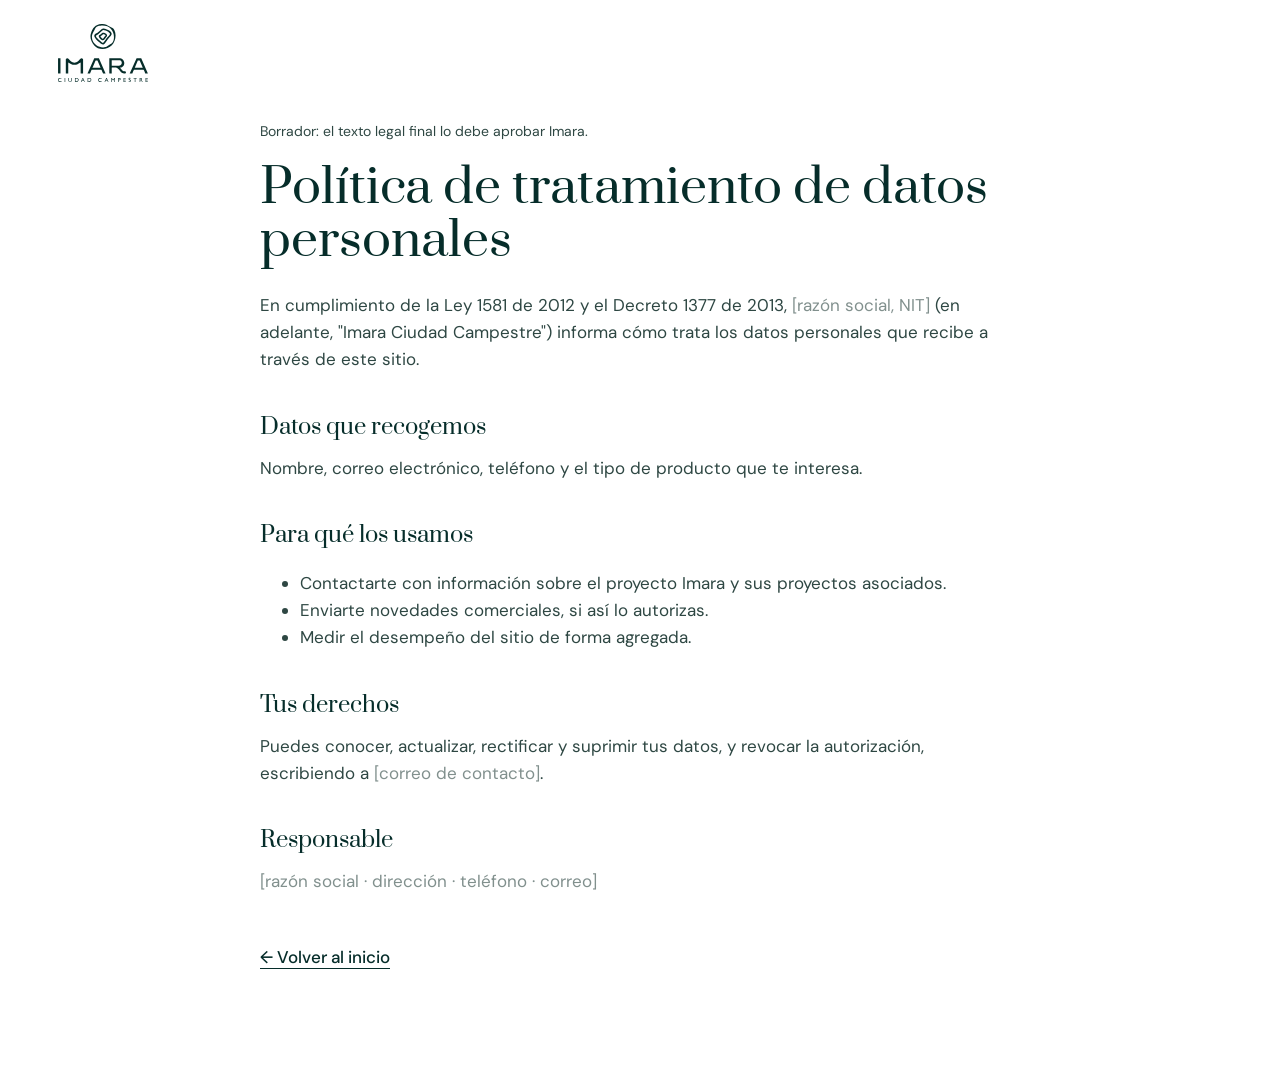
==== privacidad.html @ e24e07cd "Add Origen and Visión, full-screen video, street map default, scroll reveal - Origen: IMARA nace del" ====
<!doctype html>
<html lang="es-CO">
<head>
  <meta charset="utf-8">
  <meta name="viewport" content="width=device-width, initial-scale=1">
  <title>Tratamiento de datos · Imara Ciudad Campestre</title>
  <meta name="robots" content="noindex, nofollow">
  <link rel="icon" href="assets/logo/favicon.svg" type="image/svg+xml">
  <link href="https://fonts.googleapis.com/css2?family=DM+Sans:opsz,wght@9..40,400;9..40,600&family=Prata&display=swap" rel="stylesheet">
  <link rel="stylesheet" href="styles.css?v=6">
  <style>
    .legal { padding: 120px 0 96px; }
    .legal .wrap { max-width: 760px; }
    .legal h1 { font-family: var(--serif); font-size: clamp(32px, 5vw, 48px); line-height: 1.1; margin-bottom: 24px; }
    .legal h2 { font-family: var(--serif); font-size: 22px; margin: 36px 0 10px; }
    .legal p, .legal li { color: var(--text); }
    .legal .note { margin: 0 0 20px; }
    .legal-top { position: absolute; top: 24px; left: 0; right: 0; }
    .legal-top img { width: 90px; }
  </style>
</head>
<body>
  <div class="legal-top"><div class="wrap"><a href="./"><img src="assets/logo/imara-logo-ink.svg" alt="Imara Ciudad Campestre, volver al inicio"></a></div></div>
  <main class="legal">
    <div class="wrap">
      <p class="note">Borrador: el texto legal final lo debe aprobar Imara.</p>
      <h1>Política de tratamiento de datos personales</h1>
      <p>En cumplimiento de la Ley 1581 de 2012 y el Decreto 1377 de 2013, <span class="pending">[razón social, NIT]</span> (en adelante, "Imara Ciudad Campestre") informa cómo trata los datos personales que recibe a través de este sitio.</p>

      <h2>Datos que recogemos</h2>
      <p>Nombre, correo electrónico, teléfono y el tipo de producto que te interesa.</p>

      <h2>Para qué los usamos</h2>
      <ul>
        <li>Contactarte con información sobre el proyecto Imara y sus proyectos asociados.</li>
        <li>Enviarte novedades comerciales, si así lo autorizas.</li>
        <li>Medir el desempeño del sitio de forma agregada.</li>
      </ul>

      <h2>Tus derechos</h2>
      <p>Puedes conocer, actualizar, rectificar y suprimir tus datos, y revocar la autorización, escribiendo a <span class="pending">[correo de contacto]</span>.</p>

      <h2>Responsable</h2>
      <p><span class="pending">[razón social · dirección · teléfono · correo]</span></p>

      <p style="margin-top:48px"><a class="text-link" href="./">← Volver al inicio</a></p>
    </div>
  </main>
</body>
</html>
---- styles.css ----
/* ==========================================================
   Imara Ciudad Campestre · landing
   Look: the client's Cargo page. Sky, landscape, Prata in
   logo green, DM Sans body, flat surfaces, square corners.
   ========================================================== */

:root {
  --ink: #062D2A;            /* logo green: text, buttons, rules */
  --ink-2: #0C3F3B;          /* button hover */
  --text: #2E4743;           /* body copy on light backgrounds */
  --muted: #5E716D;          /* notes, placeholders */
  --sky: #72B3F7;            /* top of the hero sky */
  --sky-pale: #CFE4F6;       /* sky near the horizon */
  --wash: #EEF5FC;           /* section tint, from the sky */
  --cream: #F4F2ED;          /* Visión background, from the client's deck */
  --white: #FFFFFF;
  --line: rgba(6, 45, 42, .16);
  --error: #8C2318;          /* form errors only */

  --serif: "Prata", Georgia, "Times New Roman", serif;
  --sans: "DM Sans", system-ui, -apple-system, "Segoe UI", sans-serif;

  --wrap: 1240px;
  --gutter: clamp(16px, 4.5vw, 64px);
  --header-h: 72px;
}

*, *::before, *::after { box-sizing: border-box; }
html { scroll-behavior: smooth; scroll-padding-top: var(--header-h); -webkit-text-size-adjust: 100%; }
body {
  margin: 0;
  background: var(--white);
  color: var(--text);
  font: 400 17px/1.6 var(--sans);
  -webkit-font-smoothing: antialiased;
  overflow-x: hidden;
}
img, video { max-width: 100%; height: auto; display: block; }
a { color: inherit; }
h1, h2, h3 { margin: 0; font-weight: 400; color: var(--ink); }
p, figure { margin: 0; }
ul[role="list"], ol[role="list"] { list-style: none; margin: 0; padding: 0; }
button { font: inherit; }

.wrap { width: min(100% - 2 * var(--gutter), var(--wrap)); margin-inline: auto; }
.sr-only { position: absolute; width: 1px; height: 1px; overflow: hidden; clip: rect(0 0 0 0); white-space: nowrap; }
.skip { position: absolute; left: 12px; top: -60px; z-index: 100; background: var(--ink); color: var(--white); padding: 10px 14px; }
.skip:focus { top: 12px; }
:focus-visible { outline: 2px solid var(--ink); outline-offset: 3px; }

/* ---------- type ---------- */
.h2 {
  font-family: var(--serif); font-size: clamp(34px, 4.4vw, 60px); line-height: 1.08;
  letter-spacing: -.005em; text-wrap: balance;
}
.lead { font-size: clamp(18px, 1.5vw, 20px); color: var(--text); max-width: 46ch; text-wrap: pretty; }
.note { font-size: 14px; color: var(--muted); margin-top: 16px; }
.pending { color: inherit; opacity: .6; }
.rule { display: block; width: clamp(72px, 8.4vw, 120px); height: 3px; background: var(--ink); }

/* ---------- buttons and links ---------- */
.btn {
  display: inline-flex; align-items: center; justify-content: center; gap: 10px;
  min-height: 48px; padding: 0 22px; border: 0; border-radius: 0;
  background: var(--ink); color: var(--white);
  font: 500 16px/1 var(--sans); text-decoration: none; cursor: pointer;
  transition: background .2s;
}
.btn:hover { background: var(--ink-2); }
.btn-block { width: 100%; min-height: 54px; font-size: 17px; }
.text-link {
  display: inline-flex; gap: 8px; align-items: center; color: var(--ink); font-weight: 500;
  text-decoration: underline; text-decoration-thickness: 1px; text-underline-offset: 5px;
}
.text-link:hover { text-decoration-thickness: 2px; }

/* ---------- header ---------- */
.site-header {
  position: fixed; inset: 0 0 auto; z-index: 50; color: var(--white);
  transition: background .25s, border-color .25s;
  border-bottom: 1px solid transparent;
}
.site-header.is-solid, .site-header.menu-open { background: var(--white); border-bottom-color: var(--line); color: var(--ink); }
.header-row { display: flex; align-items: center; gap: clamp(16px, 2.4vw, 36px); height: 112px; transition: height .25s; }
.site-header.is-solid .header-row, .site-header.menu-open .header-row { height: var(--header-h); }
.brand { display: block; flex: none; width: 132px; transition: width .25s; }
.site-header.is-solid .brand, .site-header.menu-open .brand { width: 84px; }
.brand img { width: 100%; height: auto; }
.brand-ink, .site-header.is-solid .brand-light, .site-header.menu-open .brand-light { display: none; }
.site-header.is-solid .brand-ink, .site-header.menu-open .brand-ink { display: block; }

.nav { display: flex; align-items: center; gap: clamp(16px, 2.2vw, 32px); margin-left: auto; font-size: 15px; font-weight: 500; }
.nav a { text-decoration: none; padding: 6px 0; border-bottom: 1px solid transparent; }
.nav a:hover, .nav a.is-active { border-bottom-color: currentColor; }
.header-cta { min-height: 44px; padding: 0 18px; font-size: 15px; flex: none; background: var(--white); color: var(--ink); }
.header-cta:hover { background: var(--wash); }
.site-header.is-solid .header-cta, .site-header.menu-open .header-cta { background: var(--ink); color: var(--white); }
.site-header.is-solid .header-cta:hover, .site-header.menu-open .header-cta:hover { background: var(--ink-2); }
.nav-toggle { display: none; }

@media (max-width: 960px) {
  .header-row { height: 88px; gap: 12px; }
  .brand { width: 104px; }
  .header-cta { margin-left: auto; min-height: 40px; padding: 0 14px; font-size: 14px; }
  .nav-toggle {
    display: grid; place-content: center; gap: 7px; width: 44px; height: 44px; flex: none;
    background: none; border: 0; color: inherit; cursor: pointer; padding: 0; margin-right: -8px;
  }
  .nav-toggle .bar { width: 24px; height: 1.5px; background: currentColor; transition: transform .25s; }
  .nav-toggle[aria-expanded="true"] .bar:nth-child(2) { transform: translateY(4.25px) rotate(45deg); }
  .nav-toggle[aria-expanded="true"] .bar:nth-child(3) { transform: translateY(-4.25px) rotate(-45deg); }
  .nav {
    position: fixed; inset: var(--header-h) 0 auto 0; height: calc(100dvh - var(--header-h));
    flex-direction: column; align-items: stretch; gap: 0; margin: 0; padding: 8px var(--gutter) 40px;
    background: var(--white); font: 400 28px/1.2 var(--serif);
    visibility: hidden; opacity: 0; transition: opacity .2s, visibility .2s;
  }
  .nav a { padding: 16px 0; border-bottom: 1px solid var(--line); }
  .nav a:hover, .nav a.is-active { border-bottom-color: var(--line); }
  .site-header.menu-open .nav { visibility: visible; opacity: 1; }
}

/* ---------- hero: render of a street in Imara ---------- */
.hero {
  position: relative; min-height: max(100svh, 640px);
  display: flex; align-items: flex-start;
  background: var(--ink) url("assets/img/render-calle.jpg") center / cover no-repeat;
  color: var(--white);
}
/* Shade on the left and under the header so white type reads over the foliage */
.hero::before {
  content: ""; position: absolute; inset: 0; pointer-events: none;
  background:
    linear-gradient(180deg, rgba(6, 45, 42, .6) 0, rgba(6, 45, 42, 0) 170px),
    linear-gradient(90deg, rgba(6, 45, 42, .74) 0%, rgba(6, 45, 42, .42) 42%, rgba(6, 45, 42, 0) 70%);
}
.hero-content { position: relative; padding: clamp(150px, 22vh, 220px) 0 72px; }
.hero h1 { color: var(--white); }
.hero-title { font-family: var(--serif); font-size: clamp(46px, 5.8vw, 104px); line-height: 1.06; letter-spacing: -.01em; }
.hero .rule { margin: clamp(24px, 2.6vw, 40px) 0; background: var(--white); }
.hero-lead { font-size: clamp(19px, 1.8vw, 30px); line-height: 1.4; }
.hero-place { display: flex; align-items: center; gap: 1em; margin-top: clamp(28px, 3.4vw, 52px); font-size: clamp(19px, 1.8vw, 30px); }
.hero-place svg { flex: none; width: 1.1em; height: auto; }
.render-note {
  position: absolute; right: var(--gutter); bottom: 18px; margin: 0;
  font-size: 12px; color: rgba(255, 255, 255, .85); text-shadow: 0 0 4px rgba(0, 0, 0, .6);
}
@media (max-width: 699px) {
  .hero { background-image: url("assets/img/render-calle-mobile.jpg"); min-height: max(100svh, 680px); }
  .hero::before { background: linear-gradient(180deg, rgba(6, 45, 42, .78) 0%, rgba(6, 45, 42, .5) 50%, rgba(6, 45, 42, 0) 78%); }
  .hero-content { padding-top: 128px; }
}

/* ---------- sections ---------- */
.section { padding: clamp(80px, 10vw, 144px) 0; }
.section-head { margin-bottom: clamp(36px, 4.5vw, 64px); }
.split-head { display: flex; justify-content: space-between; align-items: flex-end; gap: 24px 64px; flex-wrap: wrap; }
.split-head .lead, .split-head .note { margin: 0; }
.split-head .note { padding-bottom: 8px; }

/* El proyecto */
.intro-grid { display: grid; grid-template-columns: 7fr 5fr; gap: clamp(32px, 6vw, 96px); align-items: end; }
.intro .h2 { font-size: clamp(36px, 5vw, 68px); }
.intro-copy { display: grid; gap: 18px; font-size: clamp(18px, 1.5vw, 20px); max-width: 44ch; }
.intro-copy .rule { margin-bottom: 10px; }
@media (max-width: 860px) { .intro-grid { grid-template-columns: 1fr; } }

/* Origen */
.origin { background: var(--ink); color: rgba(255, 255, 255, .86); }
.origin h2 { color: var(--white); }
.origin .rule { background: var(--white); margin: 28px 0; }
.origin-grid { display: grid; grid-template-columns: 6fr 5fr; gap: clamp(40px, 7vw, 112px); align-items: center; }
.origin-copy p { font-size: clamp(18px, 1.5vw, 21px); max-width: 40ch; }
.origin-copy .origin-lead { font: 400 clamp(24px, 2.3vw, 32px)/1.3 var(--serif); color: var(--white); margin-bottom: 18px; }
.rings { color: var(--white); max-width: 460px; width: 100%; justify-self: center; }
.rings svg { width: 100%; height: auto; display: block; overflow: visible; }
@media (max-width: 860px) { .origin-grid { grid-template-columns: 1fr; } .rings { max-width: 340px; } }

/* Visión */
.vision { background: var(--cream); }
.vision-grid { display: grid; grid-template-columns: 6fr 5fr; gap: clamp(40px, 7vw, 112px); align-items: center; }
.kicker { font-size: clamp(18px, 1.6vw, 22px); color: var(--ink); }
.vision-copy .rule { margin: 24px 0; }
.vision-copy p:not(.kicker) { font-size: clamp(17px, 1.4vw, 19px); max-width: 46ch; margin-top: 16px; }
.vision-copy .rule + p { margin-top: 0; }
.pillars { display: grid; grid-template-columns: repeat(2, 1fr); gap: clamp(32px, 4vw, 56px) clamp(20px, 3vw, 40px); text-align: center; }
.pillar { display: grid; justify-items: center; align-content: start; gap: 8px; }
.pillar img { width: clamp(88px, 8vw, 116px); height: auto; margin-bottom: 10px; }
.pillar h3 { font: 400 clamp(22px, 1.9vw, 28px)/1.2 var(--serif); }
.pillar p { font-size: 16px; line-height: 1.45; max-width: 18ch; }
@media (max-width: 860px) { .vision-grid { grid-template-columns: 1fr; } }

/* Video: full width, fills the screen under the header */
.video-section { position: relative; background: #000; }
.video-frame { height: calc(100svh - var(--header-h)); min-height: 420px; }
.video-frame video { width: 100%; height: 100%; object-fit: cover; display: block; }
.video-note { top: 16px; bottom: auto; }
@media (max-width: 699px), (orientation: portrait) {
  .video-frame { height: auto; min-height: 0; aspect-ratio: 16 / 9; }
  .video-frame video { object-fit: contain; }
}

/* Ubicación */
.map-frame { position: relative; background: #C9D3C7; }
.map { width: 100%; aspect-ratio: 16 / 8; min-height: 420px; }
@media (max-width: 699px) { .map { aspect-ratio: 4 / 5; min-height: 0; } }
.map-switch { position: absolute; top: 12px; right: 12px; z-index: 500; display: flex; border: 1px solid var(--ink); }
.map-switch[hidden] { display: none; }
.map-switch button {
  min-height: 36px; padding: 0 14px; border: 0; background: var(--white); color: var(--ink);
  font-size: 14px; font-weight: 500; cursor: pointer;
}
.map-switch button[aria-pressed="true"] { background: var(--ink); color: var(--white); }
.map-fallback { position: absolute; inset: 0; display: grid; place-content: center; padding: 24px; text-align: center; color: var(--ink); }
.map-fallback[hidden] { display: none; }
.map-legend { display: flex; flex-wrap: wrap; align-items: center; gap: 12px 32px; margin-top: 20px; font-size: 15px; }
.map-legend p { display: flex; align-items: center; gap: 10px; }
.map-legend .text-link { margin-left: auto; }
@media (max-width: 699px) { .map-legend .text-link { margin-left: 0; } }
.key { display: inline-block; flex: none; }
.key-imara { width: 18px; height: 18px; border-radius: 50%; background: var(--ink); border: 3px solid var(--white); outline: 1px solid var(--ink); }
.key-club { width: 12px; height: 12px; border-radius: 50%; background: var(--white); border: 3px solid var(--ink); }

/* Leaflet, flattened to match the page */
.leaflet-container { font-family: var(--sans); background: #C9D3C7; }
.leaflet-bar { border: 1px solid var(--ink) !important; border-radius: 0 !important; box-shadow: none !important; }
.leaflet-bar a { border-radius: 0 !important; color: var(--ink) !important; border-bottom-color: var(--line) !important; }
.leaflet-control-attribution { font-size: 11px; background: rgba(255, 255, 255, .85) !important; }
.map-pin { width: 16px; height: 16px; border-radius: 50%; background: var(--white); border: 4px solid var(--ink); }
.map-pin.is-imara { background: var(--ink); border: 4px solid var(--white); }
.map-label {
  font: 500 13px/1.2 var(--sans); color: var(--white); white-space: nowrap;
  text-shadow: 0 0 3px rgba(0, 0, 0, .9), 0 0 8px rgba(0, 0, 0, .6);
}
.map-label.is-name { font: 400 26px/1 var(--serif); }
.map-label.is-club { padding-left: 4px; }
.map.is-street .map-label { color: var(--ink); text-shadow: 0 0 3px #fff, 0 0 6px #fff; }

/* Proyectos */
.projects { background: var(--wash); }
.projects .h2 { margin-bottom: clamp(40px, 5vw, 72px); }
.project-list { display: grid; gap: clamp(56px, 7vw, 104px); }
.project { display: grid; grid-template-columns: 7fr 5fr; gap: clamp(28px, 5vw, 72px); align-items: center; }
.project-media img { width: 100%; aspect-ratio: 16 / 10; object-fit: cover; }
.project-body { display: grid; gap: 14px; justify-items: start; }
.project-body h3 { font-family: var(--serif); font-size: clamp(30px, 3vw, 42px); line-height: 1.1; }
.project-body p { max-width: 38ch; }
.project-type { font-size: 15px; color: var(--muted); }
.project-body .text-link { margin-top: 8px; }
.project-logo { display: block; height: 44px; background: var(--ink); -webkit-mask: var(--logo) left center / contain no-repeat; mask: var(--logo) left center / contain no-repeat; margin-bottom: 6px; }
.logo-ferrat { --logo: url("assets/logo/ferrat-gran-reserva.png"); width: 192px; }
.logo-foresti { --logo: url("assets/logo/foresti.png"); width: 104px; height: 46px; }
.projects .note { margin-top: clamp(40px, 5vw, 64px); }
@media (max-width: 860px) { .project { grid-template-columns: 1fr; } }

/* Cronograma (placeholder) */
.steps { display: grid; grid-template-columns: repeat(5, 1fr); gap: 0 clamp(16px, 2vw, 32px); counter-reset: step; }
.step { border-top: 1px solid var(--ink); padding-top: 22px; display: grid; gap: 8px; align-content: start; }
.step-num { font: 400 30px/1 var(--serif); color: var(--ink); margin-bottom: 14px; }
.step h3 { font: 600 18px/1.3 var(--sans); }
.step p { font-size: 15px; line-height: 1.5; }
.step .step-date { font-size: 13px; color: var(--muted); margin-top: 6px; }
@media (max-width: 960px) {
  .steps { grid-template-columns: 1fr; }
  .step { grid-template-columns: 56px 1fr; column-gap: 12px; row-gap: 6px; padding: 20px 0 24px; }
  .step:last-child { border-bottom: 1px solid var(--ink); }
  .step-num { grid-row: span 3; font-size: 26px; margin: 0; }
}

/* Registro: aerial render beside the form */
.register { display: grid; grid-template-columns: 5fr 6fr; background: var(--white); color: var(--ink); border-top: 1px solid var(--line); }
.register-media { position: relative; min-height: 100%; background: var(--ink); }
.register-media img { position: absolute; inset: 0; width: 100%; height: 100%; object-fit: cover; }
.register-body { padding: clamp(80px, 9vw, 136px) var(--gutter); display: grid; gap: clamp(36px, 4vw, 56px); align-content: start; max-width: 760px; }
.register .rule { margin: 28px 0; }
.register .lead { color: var(--ink); }
.register .h2 { font-size: clamp(34px, 3.6vw, 52px); }
@media (max-width: 900px) {
  .register { grid-template-columns: 1fr; }
  .register-media { min-height: 0; aspect-ratio: 4 / 3; }
  .register-body { padding-top: 64px; padding-bottom: 80px; }
}

.form { display: grid; gap: 20px; color: var(--ink); }
.field { display: grid; gap: 6px; }
.field label { font-size: 15px; font-weight: 500; }
.field input:not([type="checkbox"]), .field select {
  width: 100%; min-height: 52px; padding: 0 14px; font: 400 17px var(--sans); color: var(--ink);
  background: var(--white); border: 1px solid rgba(6, 45, 42, .32); border-radius: 0; appearance: none;
}
.field select { background-image: url("data:image/svg+xml,%3Csvg xmlns='http://www.w3.org/2000/svg' width='12' height='8' viewBox='0 0 12 8'%3E%3Cpath d='M1 1l5 5 5-5' fill='none' stroke='%23062D2A' stroke-width='1.6'/%3E%3C/svg%3E"); background-repeat: no-repeat; background-position: right 16px center; padding-right: 40px; }
.field input:focus, .field select:focus { outline: 2px solid var(--ink); outline-offset: 0; }
.field .error { display: none; font-size: 14px; font-weight: 500; color: var(--error); }
.field.is-invalid .error { display: block; }
.field.is-invalid input:not([type="checkbox"]), .field.is-invalid select { border-color: var(--error); }
.consent { grid-template-columns: auto 1fr; column-gap: 12px; align-items: start; }
.consent input { width: 20px; height: 20px; margin: 2px 0 0; accent-color: var(--ink); }
.consent label { font-size: 14px; font-weight: 400; line-height: 1.5; }
.consent .error { grid-column: 1 / -1; }
.hp { position: absolute; left: -9999px; width: 1px; height: 1px; overflow: hidden; }
.form-status { font-size: 15px; min-height: 1.4em; }
.form-status.is-ok { color: var(--ink); }
.form-status.is-error { color: var(--error); font-weight: 500; }
.form.is-sent .field, .form.is-sent [data-submit] { display: none; }
.form.is-sent .form-status { font: 400 clamp(26px, 2.6vw, 34px)/1.25 var(--serif); padding: 8px 0; }
[data-submit][disabled] { opacity: .6; cursor: progress; }

/* ---------- footer ---------- */
.site-footer { background: var(--ink); color: rgba(255, 255, 255, .78); padding: 64px 0 32px; font-size: 15px; }
.site-footer :focus-visible { outline-color: var(--white); }
.footer-grid { display: grid; grid-template-columns: 1.4fr repeat(3, 1fr); gap: 32px; align-items: start; }
.footer-grid > img { width: 112px; height: auto; }
.footer-title { font-weight: 600; color: var(--white); margin-bottom: 10px; }
.site-footer a { text-decoration: none; }
.site-footer a:hover { text-decoration: underline; text-underline-offset: 4px; }
.footer-legal { display: flex; justify-content: space-between; gap: 24px; flex-wrap: wrap; margin-top: 48px; padding-top: 24px; border-top: 1px solid rgba(255, 255, 255, .16); font-size: 13px; color: rgba(255, 255, 255, .55); }
@media (max-width: 760px) { .footer-grid { grid-template-columns: 1fr 1fr; } .footer-grid > img { grid-column: 1 / -1; } }

/* ---------- scroll reveal ----------
   Only active when main.js adds .has-reveal, so content stays visible
   without JS and with reduced motion. */
.has-reveal [data-reveal] {
  opacity: 0; transform: translateY(24px);
  transition: opacity .8s cubic-bezier(.2, .7, .2, 1), transform .8s cubic-bezier(.2, .7, .2, 1);
  transition-delay: var(--d, 0ms);
}
.has-reveal [data-reveal].is-in { opacity: 1; transform: none; }

@media (prefers-reduced-motion: reduce) {
  html { scroll-behavior: auto; }
  * { transition: none !important; }
}
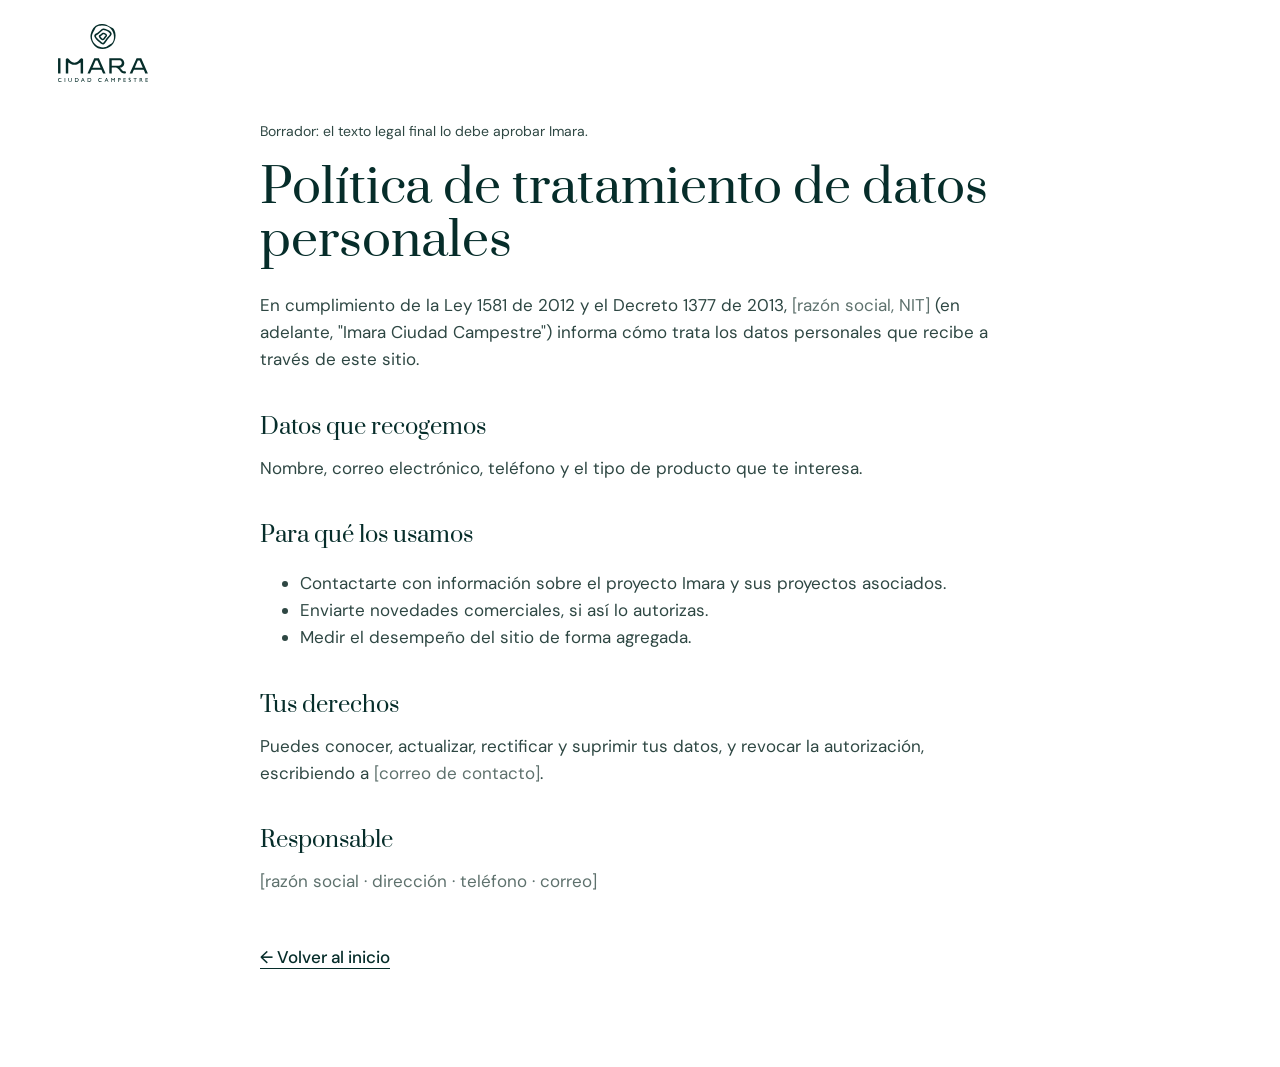
==== commit d24370ae: "Fix the form on wide screens; SEO and LLMO pass - Registro sits inside the page width, image and for" ====
--- a/privacidad.html
+++ b/privacidad.html
@@ -7,7 +7,7 @@
   <meta name="robots" content="noindex, nofollow">
   <link rel="icon" href="assets/logo/favicon.svg" type="image/svg+xml">
   <link href="https://fonts.googleapis.com/css2?family=DM+Sans:opsz,wght@9..40,400;9..40,600&family=Prata&display=swap" rel="stylesheet">
-  <link rel="stylesheet" href="styles.css?v=6">
+  <link rel="stylesheet" href="styles.css?v=7">
   <style>
     .legal { padding: 120px 0 96px; }
     .legal .wrap { max-width: 760px; }
--- a/styles.css
+++ b/styles.css
@@ -55,7 +55,8 @@
 }
 .lead { font-size: clamp(18px, 1.5vw, 20px); color: var(--text); max-width: 46ch; text-wrap: pretty; }
 .note { font-size: 14px; color: var(--muted); margin-top: 16px; }
-.pending { color: inherit; opacity: .6; }
+.pending { color: var(--muted); }
+.site-footer .pending { color: rgba(255, 255, 255, .62); }
 .rule { display: block; width: clamp(72px, 8.4vw, 120px); height: 3px; background: var(--ink); }
 
 /* ---------- buttons and links ---------- */
@@ -125,7 +126,11 @@
   position: relative; min-height: max(100svh, 640px);
   display: flex; align-items: flex-start;
   background: var(--ink) url("assets/img/render-calle.jpg") center / cover no-repeat;
+  background-image: image-set(url("assets/img/render-calle-1400.webp") type("image/webp"), url("assets/img/render-calle.jpg") type("image/jpeg"));
   color: var(--white);
+}
+@media (min-width: 1401px) {
+  .hero { background-image: image-set(url("assets/img/render-calle.webp") type("image/webp"), url("assets/img/render-calle.jpg") type("image/jpeg")); }
 }
 /* Shade on the left and under the header so white type reads over the foliage */
 .hero::before {
@@ -146,7 +151,11 @@
   font-size: 12px; color: rgba(255, 255, 255, .85); text-shadow: 0 0 4px rgba(0, 0, 0, .6);
 }
 @media (max-width: 699px) {
-  .hero { background-image: url("assets/img/render-calle-mobile.jpg"); min-height: max(100svh, 680px); }
+  .hero {
+    background-image: url("assets/img/render-calle-mobile.jpg");
+    background-image: image-set(url("assets/img/render-calle-mobile.webp") type("image/webp"), url("assets/img/render-calle-mobile.jpg") type("image/jpeg"));
+    min-height: max(100svh, 680px);
+  }
   .hero::before { background: linear-gradient(180deg, rgba(6, 45, 42, .78) 0%, rgba(6, 45, 42, .5) 50%, rgba(6, 45, 42, 0) 78%); }
   .hero-content { padding-top: 128px; }
 }
@@ -267,18 +276,18 @@
   .step-num { grid-row: span 3; font-size: 26px; margin: 0; }
 }
 
-/* Registro: aerial render beside the form */
-.register { display: grid; grid-template-columns: 5fr 6fr; background: var(--white); color: var(--ink); border-top: 1px solid var(--line); }
-.register-media { position: relative; min-height: 100%; background: var(--ink); }
+/* Registro: aerial render beside the form, inside the page width */
+.register { background: var(--white); color: var(--ink); border-top: 1px solid var(--line); }
+.register-grid { display: grid; grid-template-columns: 1fr 1fr; gap: clamp(40px, 6vw, 96px); align-items: stretch; }
+.register-media { position: relative; margin: 0; min-height: 520px; background: var(--ink); }
 .register-media img { position: absolute; inset: 0; width: 100%; height: 100%; object-fit: cover; }
-.register-body { padding: clamp(80px, 9vw, 136px) var(--gutter); display: grid; gap: clamp(36px, 4vw, 56px); align-content: start; max-width: 760px; }
+.register-body { display: grid; gap: clamp(32px, 3.5vw, 48px); align-content: center; }
 .register .rule { margin: 28px 0; }
 .register .lead { color: var(--ink); }
-.register .h2 { font-size: clamp(34px, 3.6vw, 52px); }
+.register .h2 { font-size: clamp(34px, 3.4vw, 52px); }
 @media (max-width: 900px) {
-  .register { grid-template-columns: 1fr; }
+  .register-grid { grid-template-columns: 1fr; }
   .register-media { min-height: 0; aspect-ratio: 4 / 3; }
-  .register-body { padding-top: 64px; padding-bottom: 80px; }
 }
 
 .form { display: grid; gap: 20px; color: var(--ink); }
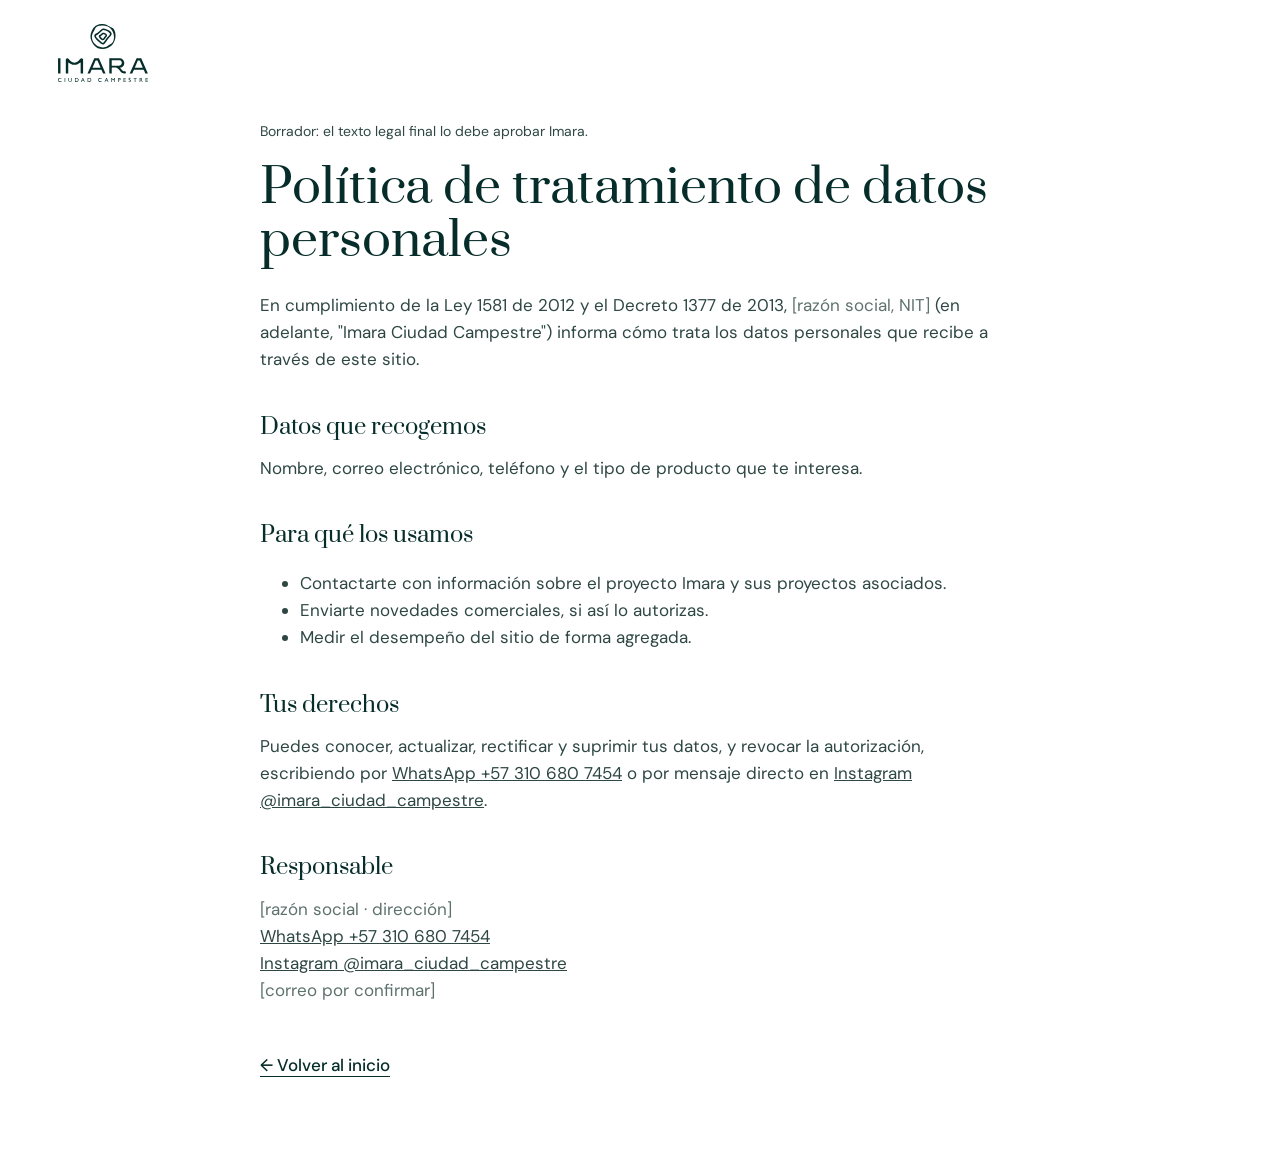
==== commit 7a8c582c: "Link the projects to their pages; WhatsApp and Instagram in the data policy - Ferrat and Foresti lin" ====
--- a/privacidad.html
+++ b/privacidad.html
@@ -7,7 +7,7 @@
   <meta name="robots" content="noindex, nofollow">
   <link rel="icon" href="assets/logo/favicon.svg" type="image/svg+xml">
   <link href="https://fonts.googleapis.com/css2?family=DM+Sans:opsz,wght@9..40,400;9..40,600&family=Prata&display=swap" rel="stylesheet">
-  <link rel="stylesheet" href="styles.css?v=7">
+  <link rel="stylesheet" href="styles.css?v=13">
   <style>
     .legal { padding: 120px 0 96px; }
     .legal .wrap { max-width: 760px; }
@@ -38,10 +38,10 @@
       </ul>
 
       <h2>Tus derechos</h2>
-      <p>Puedes conocer, actualizar, rectificar y suprimir tus datos, y revocar la autorización, escribiendo a <span class="pending">[correo de contacto]</span>.</p>
+      <p>Puedes conocer, actualizar, rectificar y suprimir tus datos, y revocar la autorización, escribiendo por <a href="https://wa.me/573106807454" target="_blank" rel="noopener">WhatsApp +57 310 680 7454</a> o por mensaje directo en <a href="https://www.instagram.com/imara_ciudad_campestre/" target="_blank" rel="noopener">Instagram @imara_ciudad_campestre</a>.</p>
 
       <h2>Responsable</h2>
-      <p><span class="pending">[razón social · dirección · teléfono · correo]</span></p>
+      <p><span class="pending">[razón social · dirección]</span><br><a href="https://wa.me/573106807454" target="_blank" rel="noopener">WhatsApp +57 310 680 7454</a><br><a href="https://www.instagram.com/imara_ciudad_campestre/" target="_blank" rel="noopener">Instagram @imara_ciudad_campestre</a><br><span class="pending">[correo por confirmar]</span></p>
 
       <p style="margin-top:48px"><a class="text-link" href="./">← Volver al inicio</a></p>
     </div>
--- a/styles.css
+++ b/styles.css
@@ -203,13 +203,14 @@
 .video-section { position: relative; background: #000; }
 .video-frame { height: calc(100svh - var(--header-h)); min-height: 420px; }
 .video-frame video { width: 100%; height: 100%; object-fit: cover; display: block; }
-.video-note { top: 16px; bottom: auto; }
 @media (max-width: 699px), (orientation: portrait) {
   .video-frame { height: auto; min-height: 0; aspect-ratio: 16 / 9; }
   .video-frame video { object-fit: contain; }
 }
 
 /* Ubicación */
+.proximity { margin: 0 0 clamp(24px, 3vw, 40px); background: #1E2620; }
+.proximity img { width: 100%; height: auto; }
 .map-frame { position: relative; background: #C9D3C7; }
 .map { width: 100%; aspect-ratio: 16 / 8; min-height: 420px; }
 @media (max-width: 699px) { .map { aspect-ratio: 4 / 5; min-height: 0; } }
@@ -276,18 +277,42 @@
   .step-num { grid-row: span 3; font-size: 26px; margin: 0; }
 }
 
-/* Registro: aerial render beside the form, inside the page width */
-.register { background: var(--white); color: var(--ink); border-top: 1px solid var(--line); }
-.register-grid { display: grid; grid-template-columns: 1fr 1fr; gap: clamp(40px, 6vw, 96px); align-items: stretch; }
-.register-media { position: relative; margin: 0; min-height: 520px; background: var(--ink); }
-.register-media img { position: absolute; inset: 0; width: 100%; height: 100%; object-fit: cover; }
-.register-body { display: grid; gap: clamp(32px, 3.5vw, 48px); align-content: center; }
+/* Cierre: the Cargo landscape, ink type on the sky, logo on the right */
+.closing { position: relative; overflow: hidden; background: var(--sky); color: var(--ink); }
+.closing-media img { position: absolute; inset: 0; width: 100%; height: 100%; object-fit: cover; object-position: center bottom; }
+.closing-grid {
+  position: relative; display: flex; justify-content: space-between; align-items: flex-start; gap: 40px;
+  padding: clamp(80px, 9vw, 136px) 0 clamp(260px, 30vw, 460px);
+}
+.closing .rule { margin: clamp(20px, 2.2vw, 32px) 0; }
+.closing-title { font: 400 clamp(36px, 4.4vw, 64px)/1.08 var(--serif); max-width: 14ch; }
+.closing-lead { margin: 0; max-width: 20ch; font: 400 clamp(22px, 2.4vw, 36px)/1.25 var(--serif); }
+.closing-logo { flex: none; width: clamp(140px, 15vw, 220px); height: auto; margin-top: clamp(8px, 2vw, 32px); }
+/* Phones: the photo sits at the bottom at its own size (750 × 1165, mountains start at 34%)
+   and the section above it takes the sky color of its top edge, so the type never runs into the cordillera. */
+@media (max-width: 699px) {
+  .closing { background: #A2CAFD; }
+  .closing-media img { top: auto; height: auto; }
+  .closing-grid { flex-direction: column; gap: 32px; padding: 72px 0 calc(102vw + 24px); }
+  .closing-logo { order: -1; width: 120px; margin-top: 0; }
+}
+
+/* Render: its own full-width band so the whole aerial reads, centered */
+.render-band { position: relative; background: var(--ink); }
+.render-band-media { position: relative; margin: 0; }
+.render-band-media img { width: 100%; aspect-ratio: 16 / 9; max-height: calc(100svh - var(--header-h)); object-fit: cover; object-position: 50% 50%; }
+@media (max-width: 699px) { .render-band-media img { aspect-ratio: 1600 / 1246; max-height: none; } }
+
+/* Registro: heading on the left, form on the right */
+.register { background: var(--white); color: var(--ink); }
+.register-grid { display: grid; grid-template-columns: 5fr 6fr; gap: clamp(40px, 7vw, 120px); align-items: start; }
+.register-copy { position: sticky; top: calc(var(--header-h) + 40px); }
 .register .rule { margin: 28px 0; }
 .register .lead { color: var(--ink); }
 .register .h2 { font-size: clamp(34px, 3.4vw, 52px); }
 @media (max-width: 900px) {
   .register-grid { grid-template-columns: 1fr; }
-  .register-media { min-height: 0; aspect-ratio: 4 / 3; }
+  .register-copy { position: static; }
 }
 
 .form { display: grid; gap: 20px; color: var(--ink); }
@@ -313,17 +338,19 @@
 .form.is-sent .field, .form.is-sent [data-submit] { display: none; }
 .form.is-sent .form-status { font: 400 clamp(26px, 2.6vw, 34px)/1.25 var(--serif); padding: 8px 0; }
 [data-submit][disabled] { opacity: .6; cursor: progress; }
+.register-alt { margin: 0; padding-top: 20px; border-top: 1px solid var(--line); font-size: 15px; color: var(--text); }
+.register-alt a { color: var(--ink); font-weight: 500; text-underline-offset: 3px; white-space: nowrap; }
 
 /* ---------- footer ---------- */
 .site-footer { background: var(--ink); color: rgba(255, 255, 255, .78); padding: 64px 0 32px; font-size: 15px; }
 .site-footer :focus-visible { outline-color: var(--white); }
-.footer-grid { display: grid; grid-template-columns: 1.4fr repeat(3, 1fr); gap: 32px; align-items: start; }
+.footer-grid { display: grid; grid-template-columns: 1.2fr 1.6fr 1fr 1fr; gap: 32px; align-items: start; }
 .footer-grid > img { width: 112px; height: auto; }
 .footer-title { font-weight: 600; color: var(--white); margin-bottom: 10px; }
-.site-footer a { text-decoration: none; }
+.site-footer a { text-decoration: none; overflow-wrap: anywhere; }
 .site-footer a:hover { text-decoration: underline; text-underline-offset: 4px; }
 .footer-legal { display: flex; justify-content: space-between; gap: 24px; flex-wrap: wrap; margin-top: 48px; padding-top: 24px; border-top: 1px solid rgba(255, 255, 255, .16); font-size: 13px; color: rgba(255, 255, 255, .55); }
-@media (max-width: 760px) { .footer-grid { grid-template-columns: 1fr 1fr; } .footer-grid > img { grid-column: 1 / -1; } }
+@media (max-width: 760px) { .footer-grid { grid-template-columns: 1fr 1fr; } .footer-grid > img, .footer-contact { grid-column: 1 / -1; } }
 
 /* ---------- scroll reveal ----------
    Only active when main.js adds .has-reveal, so content stays visible
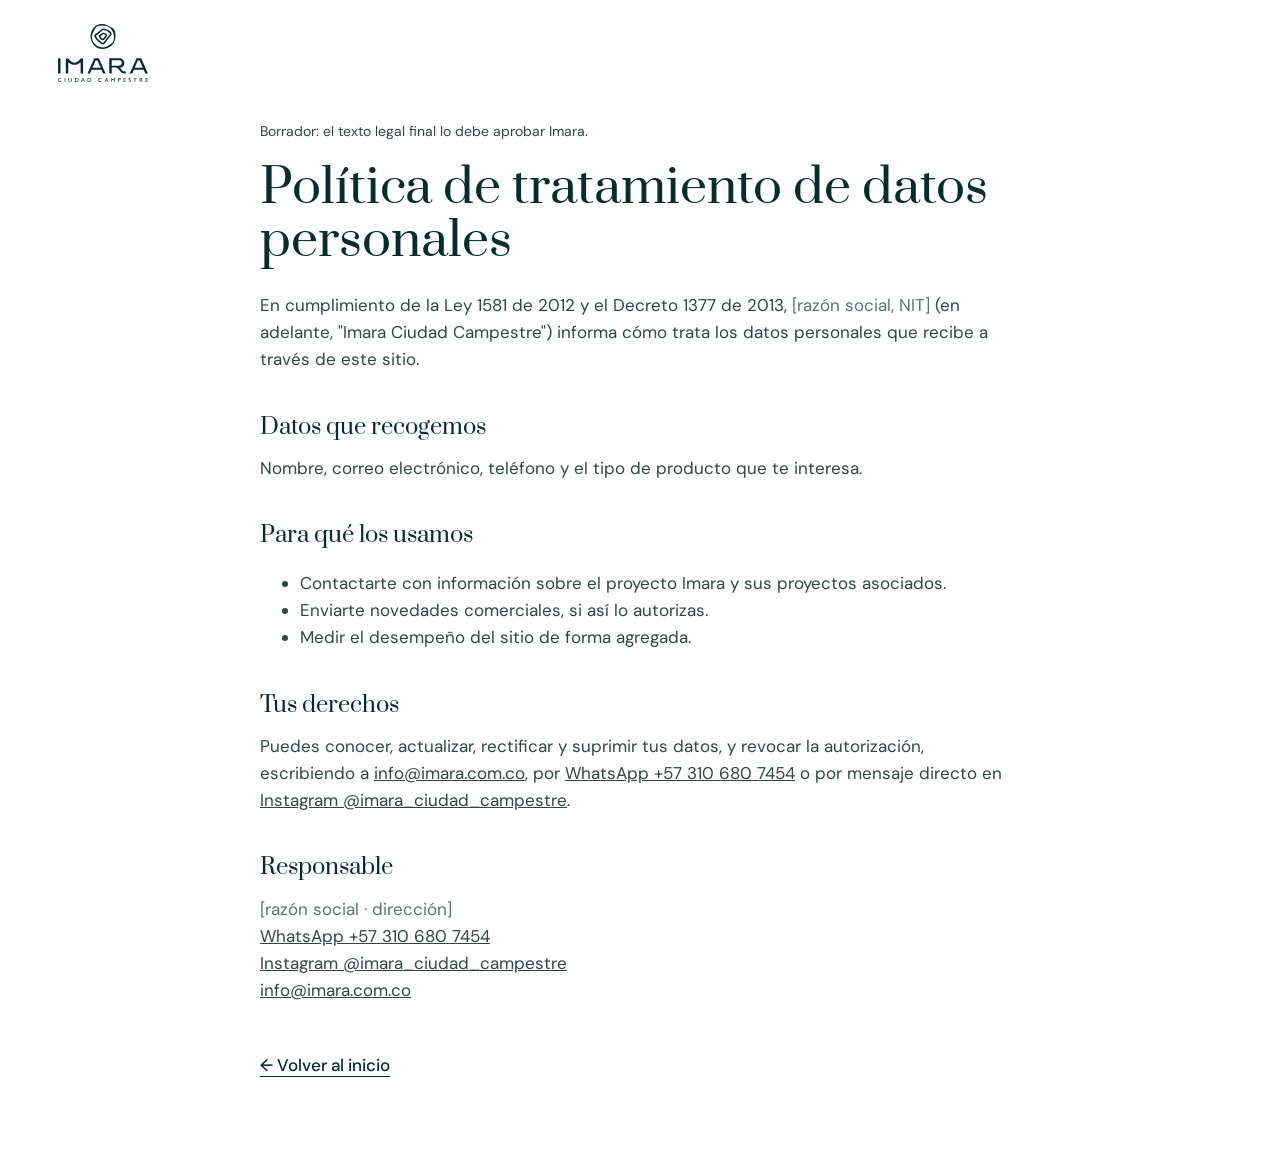
==== commit 4e90e620: "Add info@imara.com.co to the footer, policy, JSON-LD and llms.txt Co-Authored-By: Claude Opus 5.5 <n" ====
--- a/privacidad.html
+++ b/privacidad.html
@@ -38,10 +38,10 @@
       </ul>
 
       <h2>Tus derechos</h2>
-      <p>Puedes conocer, actualizar, rectificar y suprimir tus datos, y revocar la autorización, escribiendo por <a href="https://wa.me/573106807454" target="_blank" rel="noopener">WhatsApp +57 310 680 7454</a> o por mensaje directo en <a href="https://www.instagram.com/imara_ciudad_campestre/" target="_blank" rel="noopener">Instagram @imara_ciudad_campestre</a>.</p>
+      <p>Puedes conocer, actualizar, rectificar y suprimir tus datos, y revocar la autorización, escribiendo a <a href="mailto:info@imara.com.co">info@imara.com.co</a>, por <a href="https://wa.me/573106807454" target="_blank" rel="noopener">WhatsApp +57 310 680 7454</a> o por mensaje directo en <a href="https://www.instagram.com/imara_ciudad_campestre/" target="_blank" rel="noopener">Instagram @imara_ciudad_campestre</a>.</p>
 
       <h2>Responsable</h2>
-      <p><span class="pending">[razón social · dirección]</span><br><a href="https://wa.me/573106807454" target="_blank" rel="noopener">WhatsApp +57 310 680 7454</a><br><a href="https://www.instagram.com/imara_ciudad_campestre/" target="_blank" rel="noopener">Instagram @imara_ciudad_campestre</a><br><span class="pending">[correo por confirmar]</span></p>
+      <p><span class="pending">[razón social · dirección]</span><br><a href="https://wa.me/573106807454" target="_blank" rel="noopener">WhatsApp +57 310 680 7454</a><br><a href="https://www.instagram.com/imara_ciudad_campestre/" target="_blank" rel="noopener">Instagram @imara_ciudad_campestre</a><br><a href="mailto:info@imara.com.co">info@imara.com.co</a></p>
 
       <p style="margin-top:48px"><a class="text-link" href="./">← Volver al inicio</a></p>
     </div>
